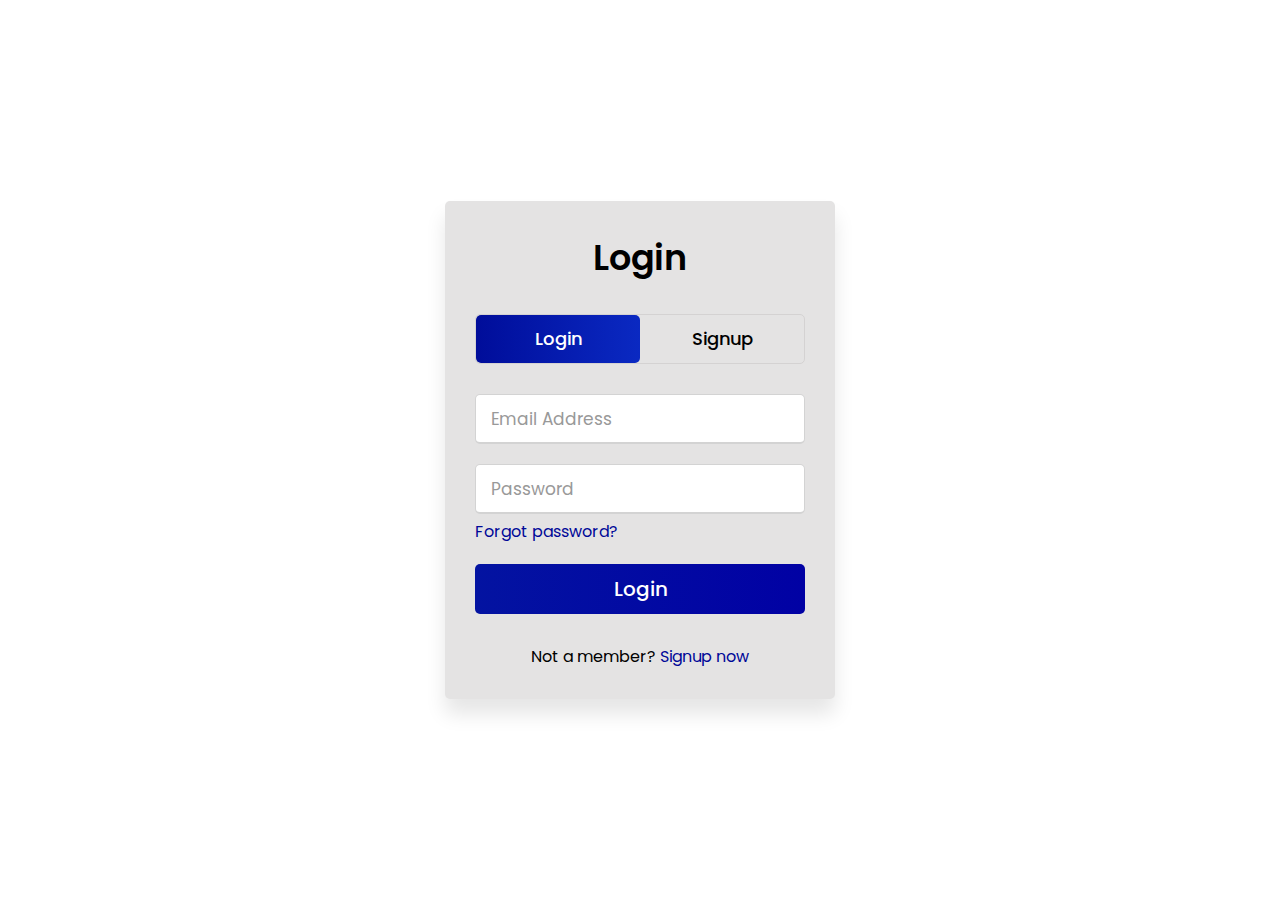
==== index.html @ 6a9907d8 "Add files via upload" ====
<!DOCTYPE html>
<!-- Created By CodingNepal -->
<html lang="en" dir="ltr">
   <head>
      <meta charset="utf-8">
      <title>ipl Login and Registration</title>
      <link rel="stylesheet" href="style.css">
      <meta name="viewport" content="width=device-width, initial-scale=1.0">
   </head>
   <body>
      <div class="wrapper">
         <div class="title-text">
            <div class="title login">
               Login 
            </div>
            <div class="title signup">
               Signup 
            </div>
         </div>
         <div class="form-container">
            <div class="slide-controls">
               <input type="radio" name="slide" id="login" checked>
               <input type="radio" name="slide" id="signup">
               <label for="login" class="slide login">Login</label>
               <label for="signup" class="slide signup">Signup</label>
               <div class="slider-tab"></div>
            </div>
            <div class="form-inner">
               <form action="#" class="login">
                  <div class="field">
                     <input type="text" placeholder="Email Address" required>
                  </div>
                  <div class="field">
                     <input type="password" placeholder="Password" required>
                  </div>
                  <div class="pass-link">
                     <a href="#">Forgot password?</a>
                  </div>
                  <div class="field btn">
                     <div class="btn-layer"></div>
                     <input type="submit" value="Login">
                  </div>
                  <div class="signup-link">
                     Not a member? <a href="">Signup now</a>
                  </div>
               </form>
               <form action="#" class="signup">
                  <div class="field">
                     <input type="text" placeholder="Email Address" required>
                  </div>
                  <div class="field">
                     <input type="password" placeholder="Password" required>
                  </div>
                  <div class="field">
                     <input type="password" placeholder="Confirm password" required>
                  </div>
                  <div class="field btn">
                     <div class="btn-layer"></div>
                     <input type="submit" value="Signup">
                  </div>
               </form>
            </div>
         </div>
      </div>
      <script>
         const loginText = document.querySelector(".title-text .login");
         const loginForm = document.querySelector("form.login");
         const loginBtn = document.querySelector("label.login");
         const signupBtn = document.querySelector("label.signup");
         const signupLink = document.querySelector("form .signup-link a");
         signupBtn.onclick = (()=>{
           loginForm.style.marginLeft = "-50%";
           loginText.style.marginLeft = "-50%";
         });
         loginBtn.onclick = (()=>{
           loginForm.style.marginLeft = "0%";
           loginText.style.marginLeft = "0%";
         });
         signupLink.onclick = (()=>{
           signupBtn.click();
           return false;
         });
      </script>
   </body>
</html>
---- style.css ----
@import url('https://fonts.googleapis.com/css?family=Poppins:400,500,600,700&display=swap');
*{
  margin: 0;
  padding: 0;
  box-sizing: border-box;
  font-family: 'Poppins', sans-serif;
}
html,body{
  display: grid;
  height: 100%;
  width: 100%;
  place-items: center;
  background-image: url('images/sc.jpeg');
  background-repeat: no-repeat;
  background-attachment: fixed; 
  background-size: 100% 100%;
}
::selection{
  background: #1108b5;
  color: #fff;
  background-image: "C:\Users\saisa\OneDrive\Pictures\IPL-web-master\IPL-web-master\images";
}
.wrapper{
  overflow: hidden;
  max-width: 390px;
  background: #e4e3e3;
  padding: 30px;
  border-radius: 5px;
  box-shadow: 0px 15px 20px rgba(0,0,0,0.1);
}
.wrapper .title-text{
  display: flex;
  width: 200%;
}
.wrapper .title{
  width: 50%;
  font-size: 35px;
  font-weight: 600;
  text-align: center;
  transition: all 0.6s cubic-bezier(0.68,-0.55,0.265,1.55);
}
.wrapper .slide-controls{
  position: relative;
  display: flex;
  height: 50px;
  width: 100%;
  overflow: hidden;
  margin: 30px 0 10px 0;
  justify-content: space-between;
  border: 1px solid rgb(212, 210, 210);
  border-radius: 5px;
}
.slide-controls .slide{
  height: 100%;
  width: 100%;
  color: #fff;
  font-size: 18px;
  font-weight: 500;
  text-align: center;
  line-height: 48px;
  cursor: pointer;
  z-index: 1;
  transition: all 0.6s ease;
}
.slide-controls label.signup{
  color: #000;
}
.slide-controls .slider-tab{
  position: absolute;
  height: 100%;
  width: 50%;
  left: 0;
  z-index: 0;
  border-radius: 5px;
  background: -webkit-linear-gradient(left, #000d9a, #0a29c2);
  transition: all 0.6s cubic-bezier(0.68,-0.55,0.265,1.55);
}
input[type="radio"]{
  display: none;
}
#signup:checked ~ .slider-tab{
  left: 50%;
}
#signup:checked ~ label.signup{
  color: #fff;
  cursor: default;
  user-select: none;
}
#signup:checked ~ label.login{
  color: #000;
}
#login:checked ~ label.signup{
  color: #000;
}
#login:checked ~ label.login{
  cursor: default;
  user-select: none;
}
.wrapper .form-container{
  width: 100%;
  overflow: hidden;
}
.form-container .form-inner{
  display: flex;
  width: 200%;
}
.form-container .form-inner form{
  width: 50%;
  transition: all 0.6s cubic-bezier(0.68,-0.55,0.265,1.55);
}
.form-inner form .field{
  height: 50px;
  width: 100%;
  margin-top: 20px;
}
.form-inner form .field input{
  height: 100%;
  width: 100%;
  outline: none;
  padding-left: 15px;
  border-radius: 5px;
  border: 1px solid lightgrey;
  border-bottom-width: 2px;
  font-size: 17px;
  transition: all 0.3s ease;
}
.form-inner form .field input:focus{
  border-color: #170281;
  /* box-shadow: inset 0 0 3px #fb6aae; */
}
.form-inner form .field input::placeholder{
  color: #999;
  transition: all 0.3s ease;
}
form .field input:focus::placeholder{
  color: #b3b3b3;
}
.form-inner form .pass-link{
  margin-top: 5px;
}
.form-inner form .signup-link{
  text-align: center;
  margin-top: 30px;
}
.form-inner form .pass-link a,
.form-inner form .signup-link a{
  color: #000898;
  text-decoration: none;
}
.form-inner form .pass-link a:hover,
.form-inner form .signup-link a:hover{
  text-decoration: underline;
}
form .btn{
  height: 50px;
  width: 100%;
  border-radius: 5px;
  position: relative;
  overflow: hidden;
}
form .btn .btn-layer{
  height: 100%;
  width: 300%;
  position: absolute;
  left: -100%;
  background: -webkit-linear-gradient(right, #02028d, #0101a4, #0313a1, #0404bf);
  border-radius: 5px;
  transition: all 0.4s ease;;
}
form .btn:hover .btn-layer{
  left: 0;
}
form .btn input[type="submit"]{
  height: 100%;
  width: 100%;
  z-index: 1;
  position: relative;
  background: none;
  border: none;
  color: #fff;
  padding-left: 0;
  border-radius: 5px;
  font-size: 20px;
  font-weight: 500;
  cursor: pointer;
}
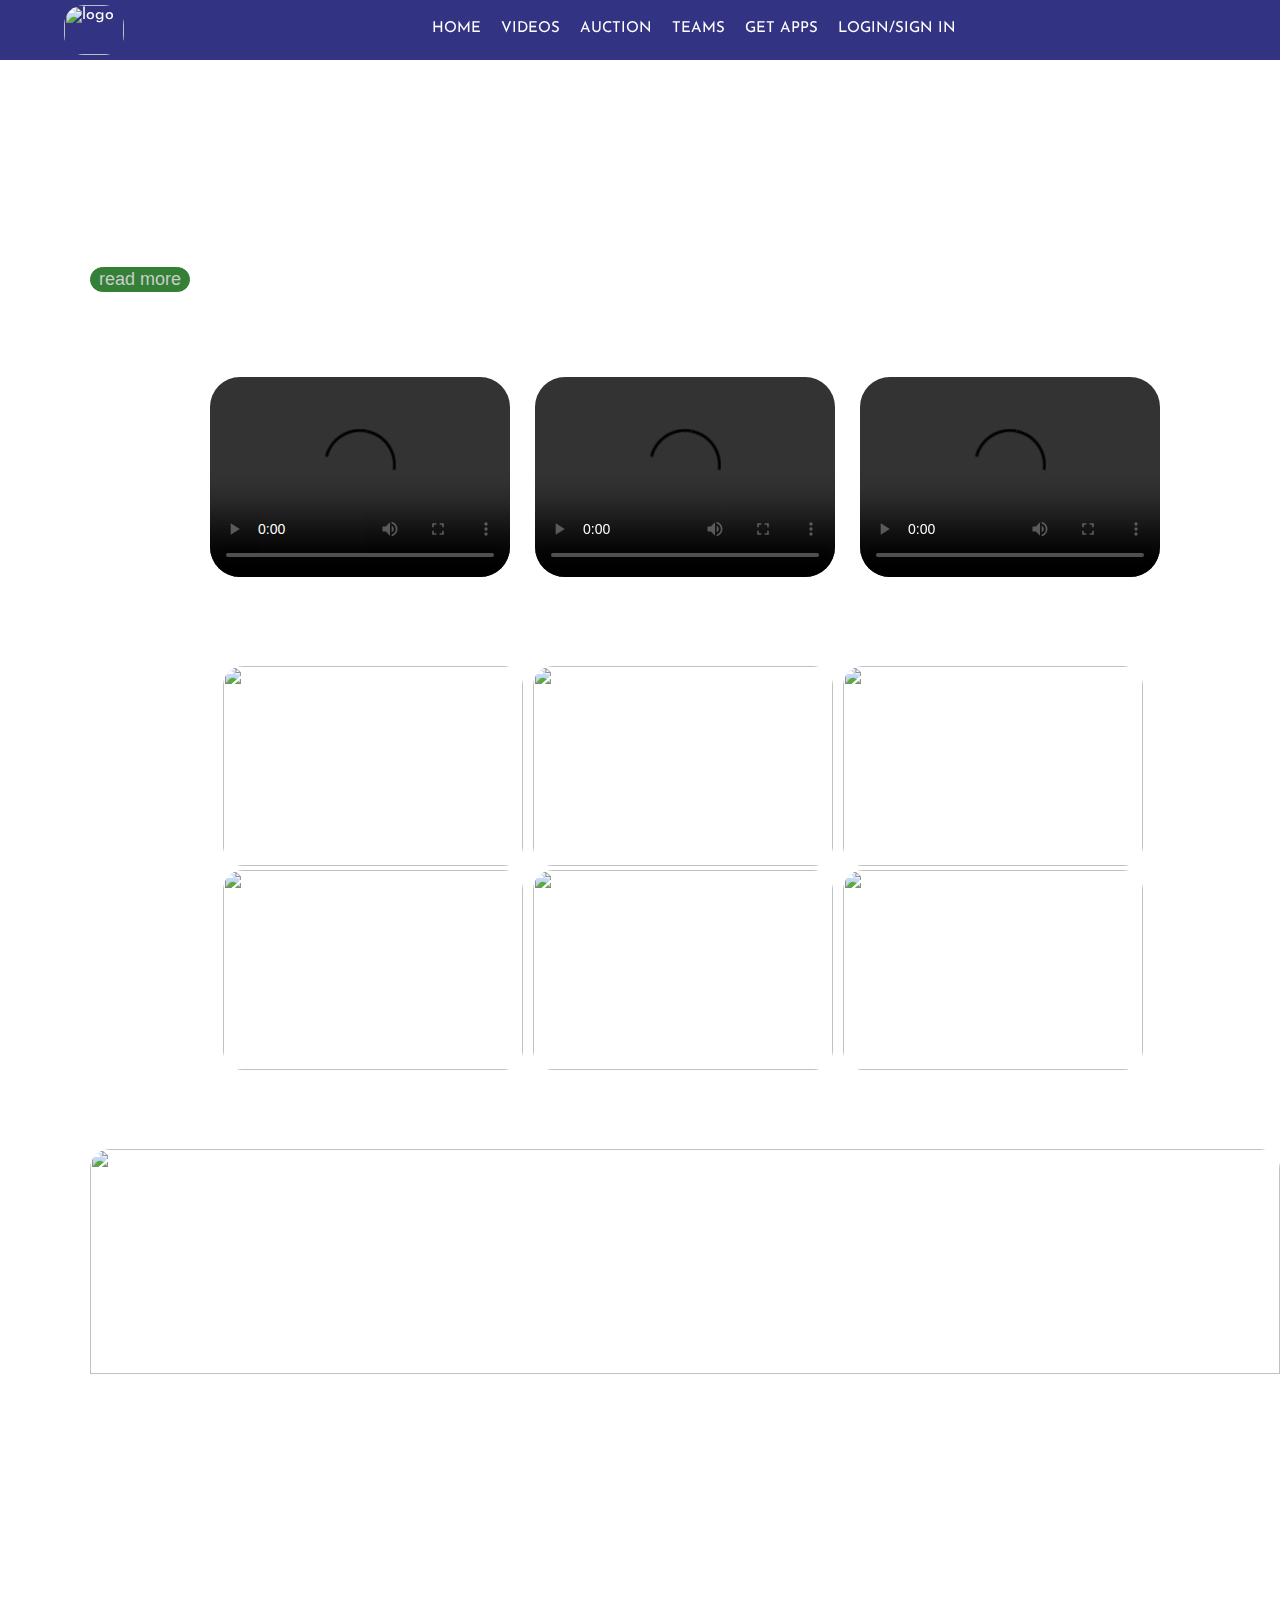
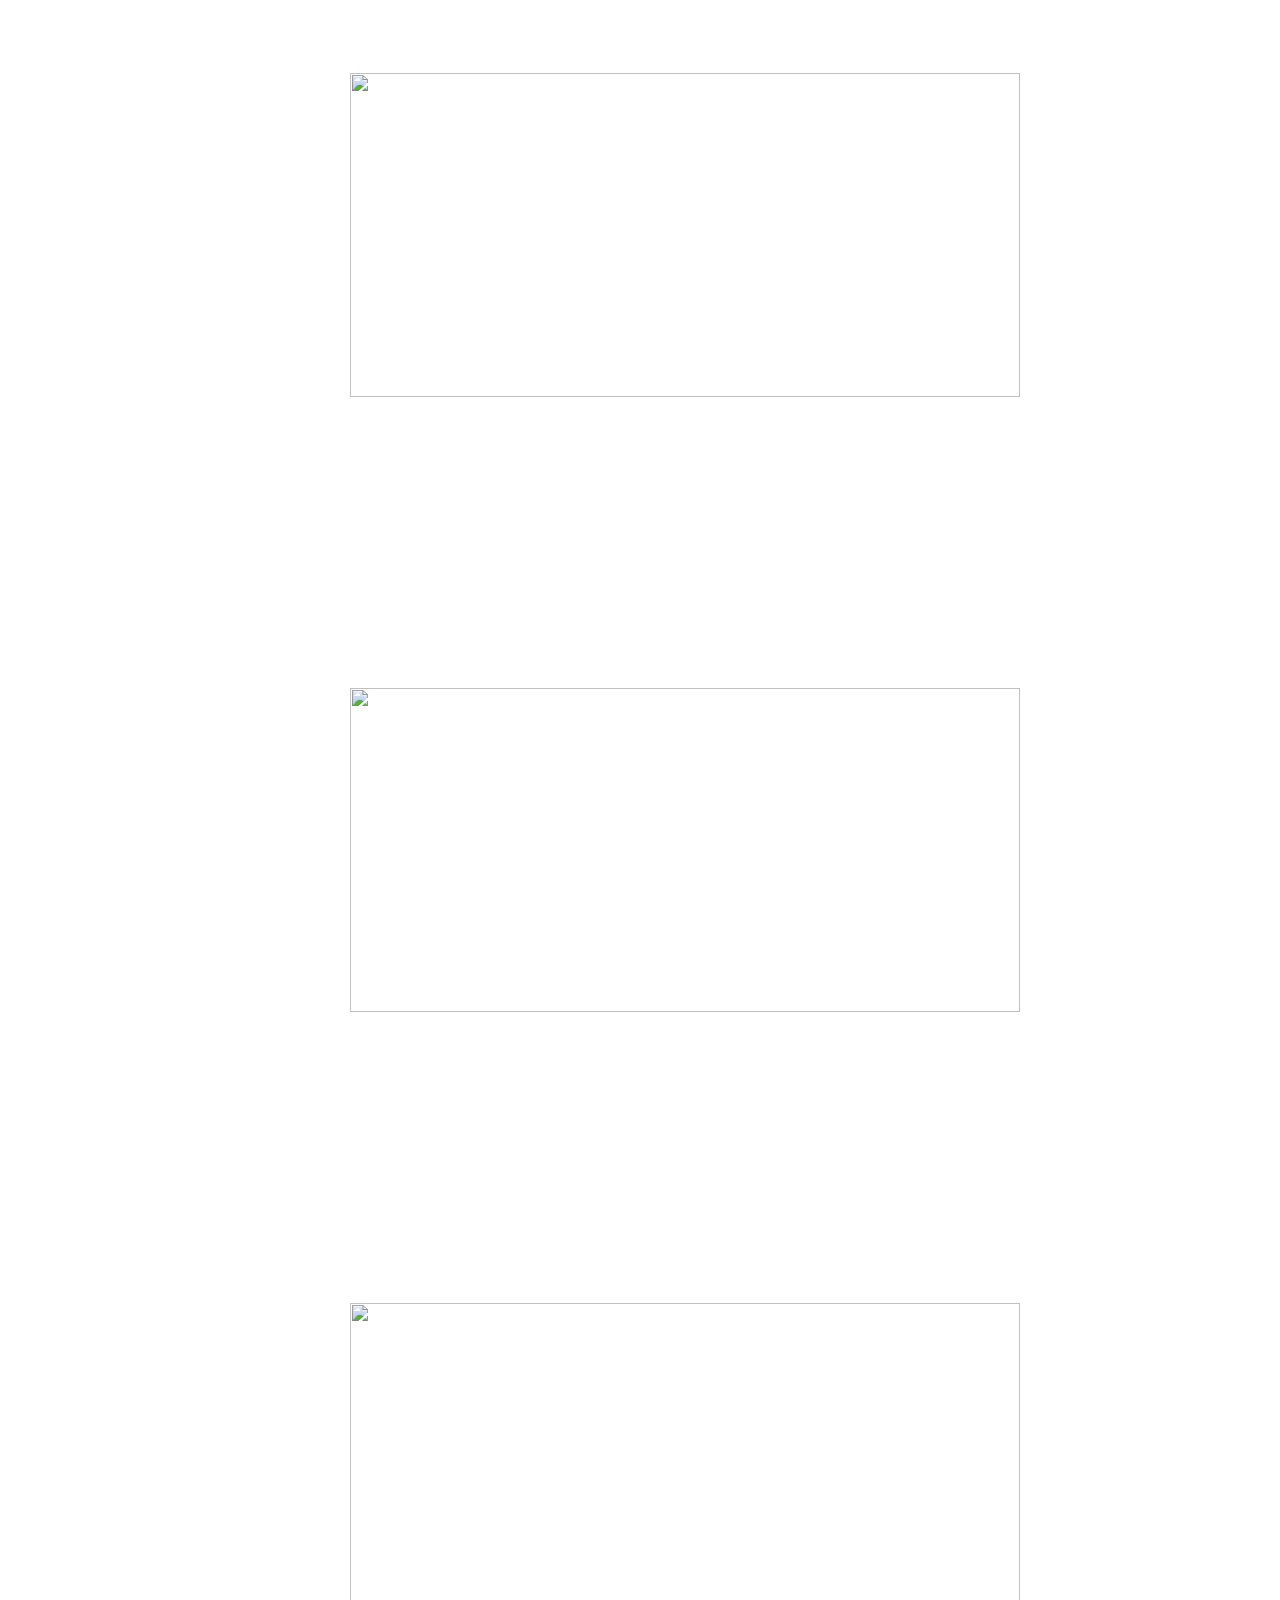
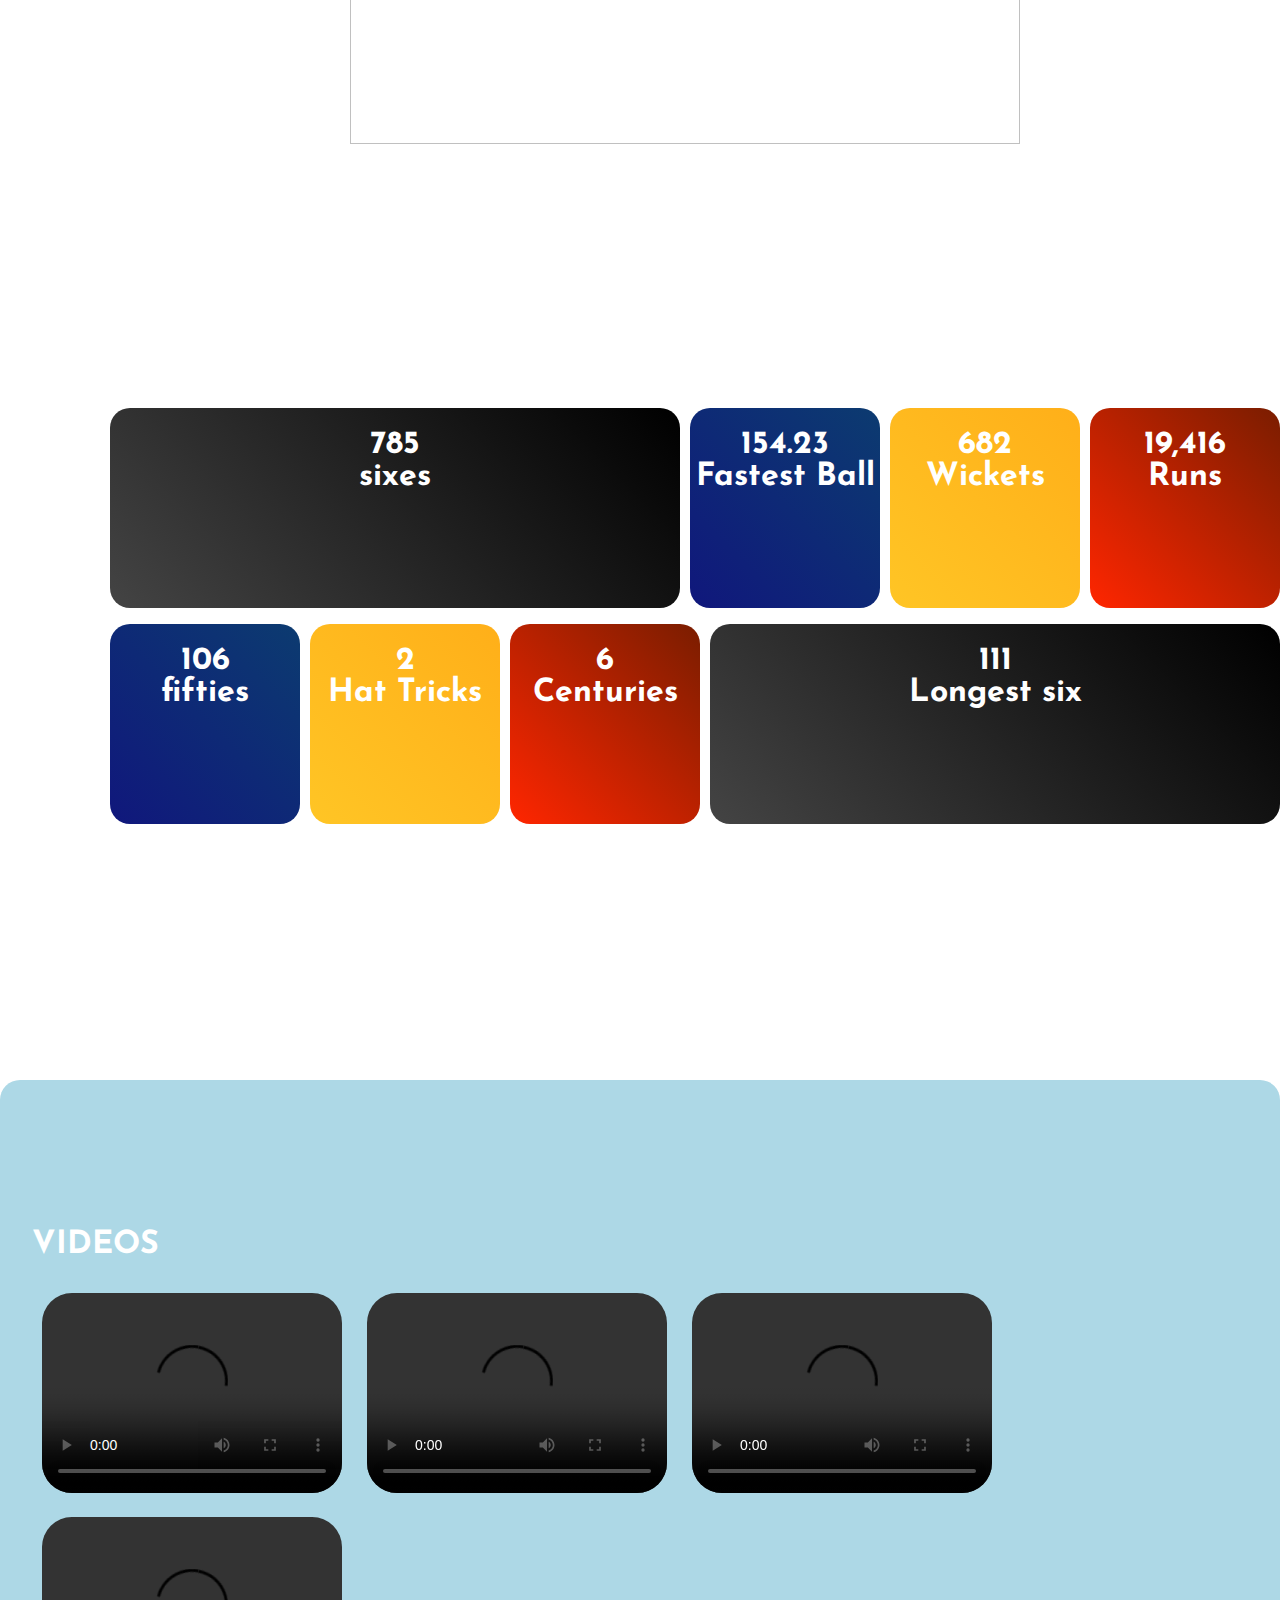
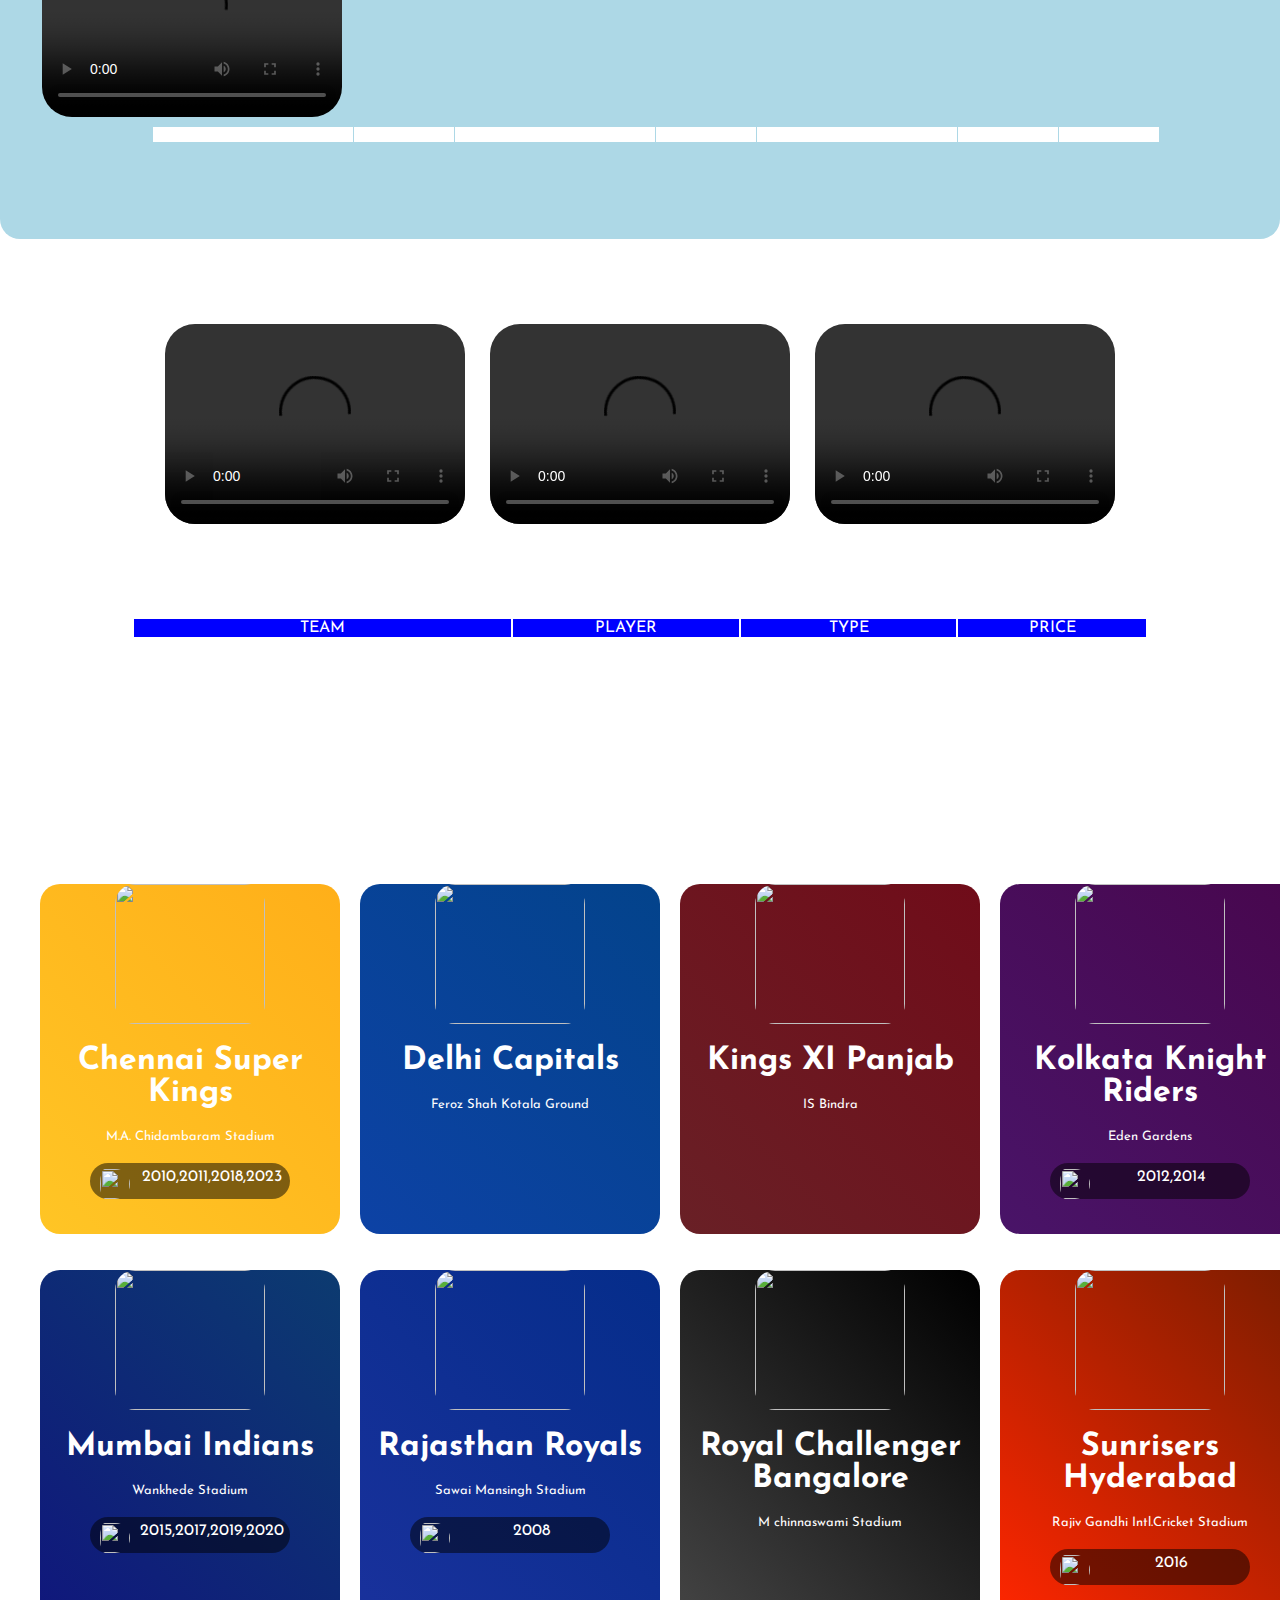
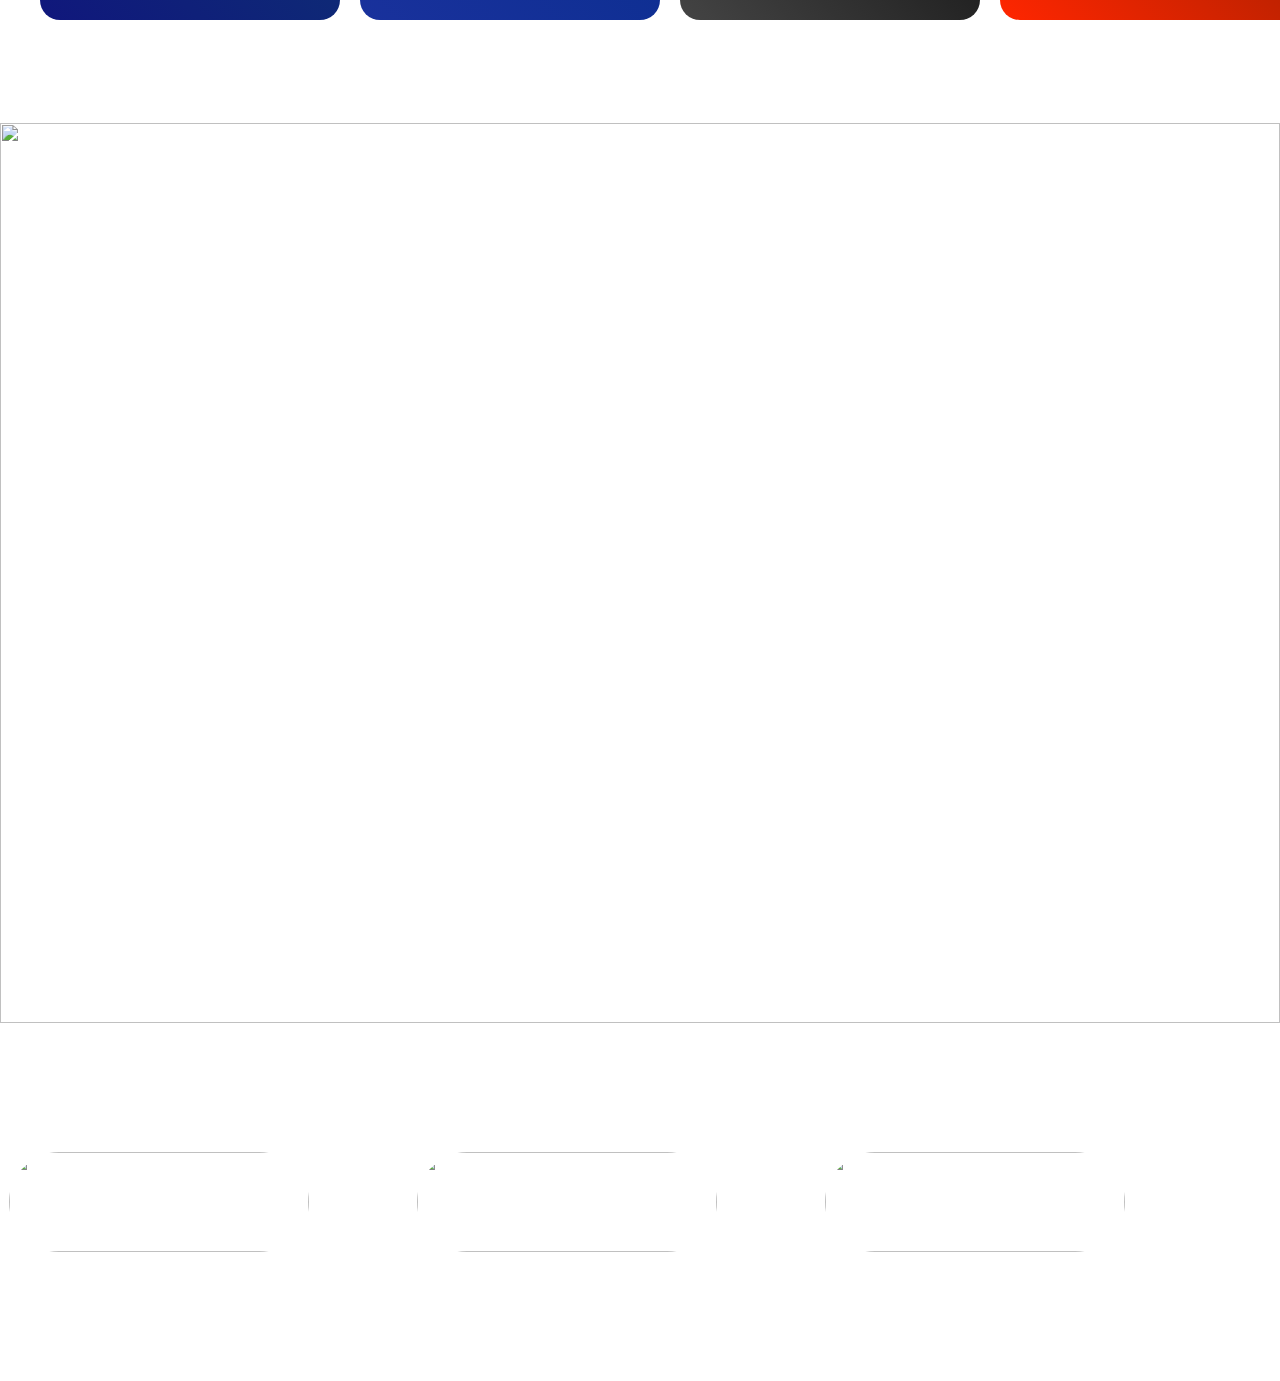
==== commit accf6ee4: "Rename main.html to index.html" ====
--- a/index.html
+++ b/index.html
@@ -1,85 +1,533 @@
-<!DOCTYPE html>
-<!-- Created By CodingNepal -->
-<html lang="en" dir="ltr">
-   <head>
-      <meta charset="utf-8">
-      <title>ipl Login and Registration</title>
-      <link rel="stylesheet" href="style.css">
-      <meta name="viewport" content="width=device-width, initial-scale=1.0">
-   </head>
-   <body>
-      <div class="wrapper">
-         <div class="title-text">
-            <div class="title login">
-               Login 
-            </div>
-            <div class="title signup">
-               Signup 
-            </div>
-         </div>
-         <div class="form-container">
-            <div class="slide-controls">
-               <input type="radio" name="slide" id="login" checked>
-               <input type="radio" name="slide" id="signup">
-               <label for="login" class="slide login">Login</label>
-               <label for="signup" class="slide signup">Signup</label>
-               <div class="slider-tab"></div>
-            </div>
-            <div class="form-inner">
-               <form action="#" class="login">
-                  <div class="field">
-                     <input type="text" placeholder="Email Address" required>
-                  </div>
-                  <div class="field">
-                     <input type="password" placeholder="Password" required>
-                  </div>
-                  <div class="pass-link">
-                     <a href="#">Forgot password?</a>
-                  </div>
-                  <div class="field btn">
-                     <div class="btn-layer"></div>
-                     <input type="submit" value="Login">
-                  </div>
-                  <div class="signup-link">
-                     Not a member? <a href="">Signup now</a>
-                  </div>
-               </form>
-               <form action="#" class="signup">
-                  <div class="field">
-                     <input type="text" placeholder="Email Address" required>
-                  </div>
-                  <div class="field">
-                     <input type="password" placeholder="Password" required>
-                  </div>
-                  <div class="field">
-                     <input type="password" placeholder="Confirm password" required>
-                  </div>
-                  <div class="field btn">
-                     <div class="btn-layer"></div>
-                     <input type="submit" value="Signup">
-                  </div>
-               </form>
-            </div>
-         </div>
-      </div>
-      <script>
-         const loginText = document.querySelector(".title-text .login");
-         const loginForm = document.querySelector("form.login");
-         const loginBtn = document.querySelector("label.login");
-         const signupBtn = document.querySelector("label.signup");
-         const signupLink = document.querySelector("form .signup-link a");
-         signupBtn.onclick = (()=>{
-           loginForm.style.marginLeft = "-50%";
-           loginText.style.marginLeft = "-50%";
-         });
-         loginBtn.onclick = (()=>{
-           loginForm.style.marginLeft = "0%";
-           loginText.style.marginLeft = "0%";
-         });
-         signupLink.onclick = (()=>{
-           signupBtn.click();
-           return false;
-         });
-      </script>
-   </body>
-</html>+<html>
+<head><title>Indian Premier league</title><link rel="stylesheet" type="text/css" href="code.css"></head>
+
+
+<body> 	
+	
+<div class="wrapper">
+	<div class="header">
+		<div class="wrap-container">
+			<div class="header-images">
+				<img src="images/ipl.webp" alt="logo" class="ipl">
+			</div>
+			<div class="menu">
+				<ul>
+				<a href="#home"><li>HOME</li></a>
+				<a href="#v"><li>VIDEOS</li></a>
+				<a href="#a"><li>AUCTION</li></a>	
+				<a href="#s"><li>TEAMS</li></a>
+				<a href="#ga"><li>GET APPS</li></a>
+				<a href="index.html"><li>LOGIN/SIGN IN</li></a>
+				</ul>
+			</div>
+		</div>
+	</div>
+	<div class="wrap-content" id='home'>
+
+	<h1 ALIGN="LEFT">		BCCI ANNOUNCES <BR>SCHEDULE FOR TATA <BR>IPL 2023</h1>
+		<p align="left">
+	<a href="#sch">
+	<button type="button" id="btn" align="left">read more</button>
+
+	</a></p>
+	<h1 ALIGN="LEFT">Latest videos</h1>
+	<p align="center">
+	<video height="200" width="300" controls>
+	<source src="Vn/csk video/csk2.mp4" type"video/mp4">
+	</video>
+		<video height="200" width="300" controls>
+	<source src="Vn/csk video/mi.mp4" type"video/mp4">
+	</video>
+			<video height="200" width="300" controls>
+	<source src="Vn/csk video/rcb.mp4" type"video/mp4">
+	</video>
+	</video>
+	</p>
+	<h1 align="left">Latest Images</h1>
+		<p align="right">
+
+
+
+	</p>
+		<img src="images/news/1.jpg" height="200" width="300" >&nbsp;
+		<img src="images/news/2.jpg" height="200" width="300" >&nbsp;
+		<img src="images/news/3.jpg" height="200" width="300" >&nbsp;<br>
+		<img src="images/news/4.jpg" height="200" width="300" >&nbsp;
+		<img src="images/news/5.jpg" height="200" width="300" >&nbsp;
+		<img src="images/news/6.jpg" height="200" width="300" >&nbsp;
+
+	<h1 align="left">2023 CAPTAINS</h1>
+	<img src="images/CAPTAINS.avif" width="100%" height="50%">
+		<h1 align="left">2023 Best bowling</h1>
+	<img src="images/wicket.png" width="75%" height="60%">	
+		<h1 align="left">2023 Best batting performance</h1>
+	<img src="images/bat.png" width="75%" height="60%">	
+	<h1 align="left">2023 Points table</h1>
+	<img src="images/pt.png" width="75%" height="70%">	
+	<h1 align="left">2023 In numbers</h1>
+
+	<div class="container">
+			<div class="six">
+			<h1>785<br>sixes</h1>
+			</div>
+&nbsp;&nbsp;
+			<div class="fb">
+				<h1>154.23<br>Fastest Ball</h1>
+			</div>
+&nbsp;&nbsp;
+			<div class="w" >
+				<h1>682<br>Wickets</h1>
+			</div><br>
+&nbsp;&nbsp;
+			<div class="r">
+				<h1>19,416<br>Runs</h1>
+			</div>	</div>
+<br>
+		<div class="container">
+			<div class="fb">
+			<h1>106<br>fifties</h1>
+			</div>&nbsp;&nbsp;
+			<div class="w">
+				<h1>2<br>Hat Tricks</h1>
+			</div>&nbsp;&nbsp;
+			<div class="r" >
+				<h1>6<br>Centuries</h1>
+			</div>&nbsp;&nbsp;
+			<div class="six" align="center">
+				<h1>111<br>Longest six</h1>
+			</div>
+
+	</div>
+	
+
+	</div>
+	</div>
+	<div id="v" class="vid"><br><br><br><br><br><br><br><br>
+	<h1>VIDEOS</h1>
+
+		<div id='one'>
+	<video height="200" width="300" controls>
+	<source src="Vn/csk video/mi.mp4" type"video/mp4">
+	</video>
+	<video height="200" width="300" controls>
+	<source src="Vn/csk video/kkr.mp4" type"video/mp4">
+	</video>
+	<video height="200" width="300" controls>
+	<source src="Vn/csk video/rcb.mp4" type"video/mp4">
+	</video>
+	<video height="200" width="300" controls>
+	<source src="Vn/csk video/csk2.mp4" type"video/mp4">
+	</video>
+		</div>
+		<div id='two'>
+	<video height="200" width="300" controls>
+		<source src="Vn/csk video/mi.mp4" type"video/mp4">
+		</video>
+		<video height="200" width="300" controls>
+		<source src="Vn/csk video/kkr.mp4" type"video/mp4">
+		</video>
+		<video height="200" width="300" controls>
+		<source src="Vn/csk video/rcb.mp4" type"video/mp4">
+		</video>
+		<video height="200" width="300" controls>
+		<source src="Vn/csk video/csk2.mp4" type"video/mp4">
+	</video>
+		</div>
+		<div id='three'>
+	<video height="200" width="300" controls>
+		<source src="Vn/csk video/mi.mp4" type"video/mp4">
+		</video>
+		<video height="200" width="300" controls>
+		<source src="Vn/csk video/kkr.mp4" type"video/mp4">
+		</video>
+		<video height="200" width="300" controls>
+		<source src="Vn/csk video/rcb.mp4" type"video/mp4">
+		</video>
+		<video height="200" width="300" controls>
+		<source src="Vn/csk video/csk2.mp4" type"video/mp4">
+	</video>
+		</div>
+		<div id='four'>
+	<video height="200" width="300" controls>
+		<source src="Vn/csk video/mi.mp4" type"video/mp4">
+		</video>
+		<video height="200" width="300" controls>
+		<source src="Vn/csk video/kkr.mp4" type"video/mp4">
+		</video>
+		<video height="200" width="300" controls>
+		<source src="Vn/csk video/rcb.mp4" type"video/mp4">
+		</video>
+		<video height="200" width="300" controls>
+		<source src="Vn/csk video/csk2.mp4" type"video/mp4">
+	</video>
+		</div>
+		<div id='five'>
+	<video height="200" width="300" controls>
+		<source src="Vn/csk video/mi.mp4" type"video/mp4">
+		</video>
+		<video height="200" width="300" controls>
+		<source src="Vn/csk video/kkr.mp4" type"video/mp4">
+		</video>
+		<video height="200" width="300" controls>
+		<source src="Vn/csk video/rcb.mp4" type"video/mp4">
+		</video>
+		<video height="200" width="300" controls>
+		<source src="Vn/csk video/csk2.mp4" type"video/mp4">
+	</video>
+		</div>
+		<div id='six'>
+	<video height="200" width="300" controls>
+		<source src="Vn/csk video/mi.mp4" type"video/mp4">
+		</video>
+		<video height="200" width="300" controls>
+		<source src="Vn/csk video/kkr.mp4" type"video/mp4">
+		</video>
+		<video height="200" width="300" controls>
+		<source src="Vn/csk video/rcb.mp4" type"video/mp4">
+		</video>
+		<video height="200" width="300" controls>
+		<source src="Vn/csk video/csk2.mp4" type"video/mp4">
+	</video>
+		</div>
+		<div id='seven'>
+	<video height="200" width="300" controls>
+		<source src="Vn/csk video/mi.mp4" type"video/mp4">
+		</video>
+		<video height="200" width="300" controls>
+		<source src="Vn/csk video/kkr.mp4" type"video/mp4">
+		</video>
+		<video height="200" width="300" controls>
+		<source src="Vn/csk video/rcb.mp4" type"video/mp4">
+		</video>
+		<video height="200" width="300" controls>
+		<source src="Vn/csk video/csk2.mp4" type"video/mp4">
+	</video>
+		</div>
+		<div id='eight'>
+	<videoheight="200" width="300" controls>
+		<source src="Vn/csk video/mi.mp4" type"video/mp4">
+		</video>
+		<video height="200" width="300" controls>
+		<source src="Vn/csk video/kkr.mp4" type"video/mp4">
+		</video>
+		<video height="200" width="300" controls>
+		<source src="Vn/csk video/rcb.mp4" type"video/mp4">
+		</video>
+		<video height="200" width="300" controls>
+		<source src="Vn/csk video/csk2.mp4" type"video/mp4">
+	</video>
+		</div>
+		<div id='nine'>
+	<video height="200" width="300" controls>
+		<source src="Vn/csk video/mi.mp4" type"video/mp4">
+		</video>
+		<video height="200" width="300" controls>
+		<source src="Vn/csk video/kkr.mp4" type"video/mp4">
+		</video>
+		<video height="200" width="300" controls>
+		<source src="Vn/csk video/rcb.mp4" type"video/mp4">
+		</video>
+		<video height="200" width="300" controls>
+		<source src="Vn/csk video/csk2.mp4" type"video/mp4">
+	</video>
+		</div>
+		<div id='ten'>
+	<video height="200" width="300" controls>
+		<source src="Vn/csk video/mi.mp4" type"video/mp4">
+		</video>
+		<video height="200" width="300" controls>
+		<source src="Vn/csk video/kkr.mp4" type"video/mp4">
+		</video>
+		<video height="200" width="300" controls>
+		<source src="Vn/csk video/rcb.mp4" type"video/mp4">
+		</video>
+		<video height="200" width="300" controls>
+		<source src="Vn/csk video/csk2.mp4" type"video/mp4">
+	</video>
+		</div>
+	<div class="ho">			
+		<button id="b1" onclick="m1()"></button>
+		<button id="b2" onclick="m2()"></button>
+		<button id="b3" onclick="m3()"></button>
+		<button id="b4" onclick="m4()"></button>
+		<button id="b5" onclick="m5()"></button>
+		<button id="b6" onclick="m6()"></button>
+		<button id="b7" onclick="m7()"></button>
+		<button id="b8" onclick="m8()"></button>
+		<button id="b9" onclick="m9()"></button>
+		<button id="b10" onclick="m10()"></button>
+	</div>
+<script>
+	function m1() {
+		document.getElementById('one').style.display='flex';
+		document.getElementById('two').style.display='none';
+		document.getElementById('three').style.display='none';
+		document.getElementById('four').style.display='none';
+		document.getElementById('five').style.display='none';
+		document.getElementById('six').style.display='none';
+		document.getElementById('seven').style.display='none';
+		document.getElementById('eight').style.display='none';
+		document.getElementById('nine').style.display='none';
+		document.getElementById('ten').style.display='none';
+	}
+	function m2() {
+		document.getElementById('one').style.display='none';
+		document.getElementById('two').style.display='flex';
+		document.getElementById('three').style.display='none';
+		document.getElementById('four').style.display='none';
+		document.getElementById('five').style.display='none';
+		document.getElementById('six').style.display='none';
+		document.getElementById('seven').style.display='none';
+		document.getElementById('eight').style.display='none';
+		document.getElementById('nine').style.display='none';
+		document.getElementById('ten').style.display='none';
+	}
+function m3() {
+		document.getElementById('one').style.display='none';
+		document.getElementById('two').style.display='none';
+		document.getElementById('three').style.display='flex';
+		document.getElementById('four').style.display='none';
+		document.getElementById('five').style.display='none';
+		document.getElementById('six').style.display='none';
+		document.getElementById('seven').style.display='none';
+		document.getElementById('eight').style.display='none';
+		document.getElementById('nine').style.display='none';
+		document.getElementById('ten').style.display='none';
+	}
+	function m4() {
+		document.getElementById('one').style.display='none';
+		document.getElementById('two').style.display='none';
+		document.getElementById('three').style.display='none';
+		document.getElementById('four').style.display='flex';
+		document.getElementById('five').style.display='none';
+		document.getElementById('six').style.display='none';
+		document.getElementById('seven').style.display='none';
+		document.getElementById('eight').style.display='none';
+		document.getElementById('nine').style.display='none';
+		document.getElementById('ten').style.display='none';
+	}
+	function m5() {
+		document.getElementById('one').style.display='none';
+		document.getElementById('two').style.display='none';
+		document.getElementById('three').style.display='none';
+		document.getElementById('four').style.display='none';
+		document.getElementById('five').style.display='flex';
+		document.getElementById('six').style.display='none';
+		document.getElementById('seven').style.display='none';
+		document.getElementById('eight').style.display='none';
+		document.getElementById('nine').style.display='none';
+		document.getElementById('ten').style.display='none';
+	}
+	function m6() {
+		document.getElementById('one').style.display='none';
+		document.getElementById('two').style.display='none';
+		document.getElementById('three').style.display='none';
+		document.getElementById('four').style.display='none';
+		document.getElementById('five').style.display='none';
+		document.getElementById('six').style.display='flex';
+		document.getElementById('seven').style.display='none';
+		document.getElementById('eight').style.display='none';
+		document.getElementById('nine').style.display='none';
+		document.getElementById('ten').style.display='none';
+	}
+	function m7() {
+		document.getElementById('one').style.display='none';
+		document.getElementById('two').style.display='none';
+		document.getElementById('three').style.display='none';
+		document.getElementById('four').style.display='none';
+		document.getElementById('five').style.display='none';
+		document.getElementById('six').style.display='none';
+		document.getElementById('seven').style.display='flex';
+		document.getElementById('eight').style.display='none';
+		document.getElementById('nine').style.display='none';
+		document.getElementById('ten').style.display='none';
+	}
+	function m8() {
+		document.getElementById('one').style.display='none';
+		document.getElementById('two').style.display='none';
+		document.getElementById('three').style.display='none';
+		document.getElementById('four').style.display='none';
+		document.getElementById('five').style.display='none';
+		document.getElementById('six').style.display='none';
+		document.getElementById('seven').style.display='none';
+		document.getElementById('eight').style.display='flex';
+		document.getElementById('nine').style.display='none';
+		document.getElementById('ten').style.display='none';
+	}
+	function m9() {
+		document.getElementById('one').style.display='none';
+		document.getElementById('two').style.display='none';
+		document.getElementById('three').style.display='none';
+		document.getElementById('four').style.display='none';
+		document.getElementById('five').style.display='none';
+		document.getElementById('six').style.display='none';
+		document.getElementById('seven').style.display='none';
+		document.getElementById('eight').style.display='none';
+		document.getElementById('nine').style.display='flex';
+		document.getElementById('ten').style.display='none';
+	}
+	function m10() {
+		document.getElementById('one').style.display='nonr';
+		document.getElementById('two').style.display='none';
+		document.getElementById('three').style.display='none';
+		document.getElementById('four').style.display='none';
+		document.getElementById('five').style.display='none';
+		document.getElementById('six').style.display='none';
+		document.getElementById('seven').style.display='none';
+		document.getElementById('eight').style.display='none';
+		document.getElementById('nine').style.display='none';
+		document.getElementById('ten').style.display='flex';
+	}
+
+
+</script>
+<br><br><br><br><br><br>
+	</div>
+	
+			
+
+	</div>
+	</div>	
+	
+	
+	
+
+	
+	
+	
+	
+
+	
+	
+	
+	
+	
+		
+	
+	
+	
+		
+		<div class="a" id='a'>
+	<h1>AUCTION</h1>
+
+	<p align="center">
+		<video<video height="200" width="300" controls>
+			<source src="Vn/csk video/mi.mp4" type"video/mp4">
+			</video>
+			<video height="200" width="300" controls>
+			<source src="Vn/csk video/kkr.mp4" type"video/mp4">
+			</video>
+			<video height="200" width="300" controls>
+			<source src="Vn/csk video/rcb.mp4" type"video/mp4">
+			</video>
+			<video height="200" width="300" controls>
+			<source src="Vn/csk video/csk2.mp4" type"video/mp4">
+	</video>
+	</p>
+
+
+
+<section class="tr">
+<h1 align="center">Top Buys</h1>
+<table width="80%" align="center">
+<tr bgcolor="blue" color="white"><td>TEAM</td><td>PLAYER</td><td>TYPE</td><td>PRICE</td></tr>
+<tr><td> Kings XI Punjab</td><td>Sam Curran</td><td>All-Rounder</td><td>₹18,50,00,000</td></tr>
+<tr><td> Mumbai Indians</td><td>Cameron Green </td><td>	All-Rounder</td><td>	₹17,50,00,000</td></tr>
+<tr><td> Chennai Super Kings</td><td>	BEN STOKES</td><td>	All-Rounder</td><td>	₹16,25,00,000</td></tr>
+<tr><td>LUCKNOW SUPER GAINTS</td><td>	Nicholas Pooran</td><td>WICKET Keeper</td><td>	₹16,00,00,000</td></tr>
+<tr><td> Sunrisers Hyderabad</td><td>	Harry Brook</td><td>	Batter</td><td>	₹13,25,00,000</td></tr>
+<tr><td>Mayank Agarwal</td><td>	Mayank Agarwal</td><td>	Batsman</td><td>	₹8,25,00,000</td></tr>
+<tr><td> Gujarat Titans</td><td>	Shivam Mavi</td><td>	Bowler</td><td>	₹6,00,00,000</td></tr>
+</table>
+</section>
+
+</section>
+
+ 
+&nbsp;&nbsp;&nbsp;
+	</div>
+	
+
+<div class="teamx" id='s' align="center">
+	<h1 align=left>&nbsp;&nbsp;&nbsp;&nbsp;&nbsp;&nbsp;&nbsp;&nbsp;TEAMS</h1>
+	<div class="teams" align="center">
+	<a href="csk.html">
+		<div class="csk">
+		<img src="images/teamlogo/csk.png" width="150" height="140"><h1>Chennai Super Kings</h1>
+		<font size="2">M.A. Chidambaram Stadium</font><div class="win">
+		<img src="images/trophy.png" id="t" align="left" height="30" width="30">
+		<font size="3">2010,2011,2018,2023</font></div>		
+		</div>
+	</a>
+	<a href="dc.html">
+		<div class="dc"><img src="images/teamlogo/dc.jpg" width="150" height="140"><h1>Delhi Capitals</h1>
+		<font size="2">Feroz Shah Kotala Ground</font></div>
+	</a>
+	<a href="kxip.html">
+		<div class="kxip"><img src="images/teamlogo/kxip.png" width="150" height="140"><h1>Kings XI Panjab</h1>
+		<font size="2">IS Bindra</font></div>
+	</a>
+	<a href="kkr.html">
+		<div class="kkr"><img src="images/teamlogo/kkr.png" width="150" height="140"><h1>Kolkata Knight Riders</h1>
+		<font size="2">Eden Gardens</font><div class="win"><img src="images/trophy.png" id="t" align="left" height="30" width="30">		<font size="3">2012,2014</font></div></div>
+	</a><a href="gt.html">	<div class="GT"><img src="images/teamlogo/gt logo.jpg" width="150" height="140"><h1>Gujarat titans</h1>
+		<font size="2"> Narendra modi cricket stadium</font><div class="win"><img src="images/trophy.png" id="t" align="left" height="30" width="30">		<font size="3">2022</font></div></div></a>
+	</div><br>
+	<div class="teams" align="center">
+	<a href="mi.html">
+		<div class="mi"><img src="images/teamlogo/mi.png" width="150" height="140"><h1>Mumbai Indians</h1>
+		<font size="2">Wankhede Stadium</font><div class="win"><img src="images/trophy.png" id="t" align="left" height="30" width="30">		<font size="3">2015,2017,2019,2020</font></div></div>
+	</a>
+	<a href="rr.html">
+		<div class="rr"><img src="images/teamlogo/rr.png" width="150" height="140"><h1>Rajasthan Royals</h1><font size="2">Sawai Mansingh Stadium</font><div class="win"><img src="images/trophy.png" id="t" align="left" height="30" width="30">		<font size="3">2008</font></div></div></a>
+	<a href="rcb.html">	<div class="rcb"><img src="images/teamlogo/rcb.png" width="150" height="140"><h1>Royal Challenger Bangalore		</h1>
+		<font size="2">M chinnaswami Stadium</font></div></a>
+	<a href="srh.html">	<div class="srh"><img src="images/teamlogo/srh.png" width="150" height="140"><h1>Sunrisers Hyderabad</h1>
+		<font size="2">Rajiv Gandhi Intl.Cricket Stadium</font><div class="win"><img src="images/trophy.png" id="t" align="left" height="30" width="30">		<font size="3">2016</font></div></div></a>
+		<a href="lsg.html">	<div class="LSG"><img src="images/teamlogo/lsg.png" width="150" height="140"><h1>LUCKNOW SUPER GAINTS</h1>
+			<font size="2"> Ekana Cricket Stadium</font><div class="win"><img src="images/trophy.png" id="t" align="left" height="30" width="30">		<font size="3"></font></div></div></a>
+			
+	</div>
+	
+	</div>
+
+
+
+	
+	
+	
+
+
+	
+	
+
+	
+	
+
+<div class="ga" id='ga'>
+<h1 align="left">GET APP</h1>
+<img src="images/getapp.png" width="100%" id="ip"><br><br><br>
+<table>
+<tr><td><div class="app">
+Android App
+The official IPL app is now fast, fluid, responsive, loads in seconds and visually pleasing. Where it will whet your appetite for IPL on the go, it now has integrated the ‘IPL Fantasy League’.<br><br><a href="https://play.google.com/store/apps/details?id=com.pulselive.bcci.android" target="_blank"><img src="images/and.png" width="300" height="100" id="i"></a></div></td>
+<td><div class="app">
+Android Lite App
+Get in touch with all the latest action from IPL on your mobile phone via the official IPL Lite app.<br><br><br><a href="https://play.google.com/store/apps/details?id=com.iplt20.lite" target="_blank"><img src="images/and.png" width="300" height="100" id="i"></a></div></td>
+<td><div class="app">
+iOS App
+The official app has been updated for the 2018 season and now lets you show your colours with the all new IPL Selfie feature. Download now, pick your team and show your support.<br><br><a href="https://apps.apple.com/in/app/iplt20/id509837419?ls=1" target="_blank"><img src="images/app.png" width="300" height="100" id="i"></a>
+</div></td>
+
+</tr>
+</table>
+
+</div>
+
+
+</body>
+</html>
+
+
+
+
--- a/code.css
+++ b/code.css
@@ -0,0 +1,591 @@
+@import url('https://fonts.googleapis.com/css2?family=Josefin+Sans:wght@600&family=PT+Sans:wght@700&display=swap');
+html{
+
+	transition: .1s;	
+}
+
+body{
+	margin:0;
+	padding:0;
+	 font-family: 'Josefin Sans', sans-serif;
+	color:rgb(255, 255, 255);
+	float:center;
+	display:fixed;
+
+	
+}
+.header{
+	width: 100%;
+	height: 60px;
+	background :rgba(0,0,100,0.8);
+	position: fixed;
+	top: 0px;
+	
+	
+}
+.wrap-container{
+
+	width: 90%;
+	margin: 0px auto;
+	padding: 5px;
+	
+	
+}
+.ipl{
+	width: 60px;
+	height: 50px;
+float:left;
+}
+
+.header-images{
+	float: left;
+}
+.menu{
+	float: right;
+}
+.wrap-content{
+	text-align: center;
+	padding-top: 10%;
+	padding-bottom: 20%;
+	background-image: url('images/33.webp');
+  background-repeat: no-repeat;
+  background-attachment: fixed; 
+  background-size: 100% 100%;
+	background-size: cover;
+}
+
+table{
+
+	border: 1px solid white; 
+	padding: 3px;
+}
+img:hover{
+	transform:scale(1.05);
+	
+}
+
+img{
+	transition: .1s;
+	border-radius: 20px;
+	
+}
+.leaders{
+		background-image :url(images/back1.jpg);
+		transition: fixed;
+		
+				background-size: 100%;
+}
+.container{
+
+	color:white;
+	display: flex;
+	padding-left: 20px;
+}
+.six{
+width: 600;
+height: 200;
+border-radius: 20px;
+	background: linear-gradient(45deg,rgb(255, 197, 37),rgb(255, 175, 25));	background: linear-gradient(45deg,rgb(68, 68, 68),rgb(0, 0, 0));
+}
+.six:hover{
+transform: scale(1.04);transition:1s; 
+box-shadow: 0 20px 20px green;
+color: green;
+
+}
+.fb:hover{transform: scale(1.04);transition:1s;
+	box-shadow: 0 20px 20px red;
+color: red;
+ }
+.w:hover{transform: scale(1.04);transition:1s;
+box-shadow: 0 20px 20px black;
+color: black;
+ }
+.r:hover{transform: scale(1.04);transition:1s;
+box-shadow: 0 20px 20px yellow;
+color:yellow;
+ }
+.fb{
+width: 200;
+height: 200;
+	background: linear-gradient(45deg,rgb(16, 23, 124),rgb(12, 59, 112));
+margin-left: : 22px;border-radius: 20px;	
+}
+.w{
+width: 200;
+height: 200;
+border-radius: 20px;
+	background: linear-gradient(45deg,rgb(255, 197, 37),rgb(255, 175, 25));
+}
+.r{
+width: 200;
+height: 200;
+border-radius: 20px;
+	background: linear-gradient(45deg,rgb(255, 38, 0),rgb(122, 29, 0));
+}
+.container .box h1{
+
+	margin:50px 50px 50px 50px; 
+	
+}
+.container .box:hover{
+
+}
+.wrap-content{
+	padding-left: 90px;
+	
+}
+a{
+	text-decoration: none;
+}
+.menu ul li{
+	list-style: none;
+	display: inline;
+	font-size: 15px;
+	padding: 20px 10px;
+	
+		
+}
+.menu ul{
+	padding-right:250px;
+	display:flex;
+	
+
+}
+.menu ul a{
+	text-decoration: none;
+	color: white;
+
+	
+}
+
+.menu ul li:hover{
+	background:rgba(0,0,0,0.5);
+	color:lightblue;
+
+}
+.sc
+{
+	padding: 20px;width: 90%;
+ border: 1px double green;
+ 	border-radius: 30px;
+
+}
+video{
+	margin:10;
+		border-radius: 30px;
+}
+video:hover{
+	transform: scale(1.04);
+	transition:.1s;
+	border-radius: 30px;
+	
+}
+.a{
+		background-image: url(images/auction.jpg);
+	background-repeat: no-repeat;
+	background-size: 100%; 
+	background-attachment: fixed; 
+	text-align-last: : center;
+	color:white;
+
+}
+.sc{
+		background:none;
+	background-repeat: no-repeat;
+	background-size: 100%; 
+	background-attachment: fixed; 
+	
+		text-align: center;
+			width: 99%;
+	margin: 0px auto;
+	padding: 5px;
+
+}
+.vid{
+	background-image: url(images/vb.jpg);
+	background-repeat: no-repeat;
+	background-size: 100%; 
+	background-attachment: fixed; 
+	color:white;
+
+}
+.teams{
+
+	float:center;
+	display: flex;
+
+}
+.csk{
+	border: 2px solid none;
+	border-radius: 20px;
+	height:350px;
+	width:300px;
+	margin:10px;
+	background: linear-gradient(45deg,rgb(255, 197, 37),rgb(255, 175, 25));
+	color:white;
+	
+}
+.csk:hover{
+	border: 2px solid none;
+	border-radius: 20px;
+	height:350px;
+	width:300px;
+	margin:10px;
+	background: linear-gradient(45deg,rgb(255, 197, 37),rgb(255, 175, 25));
+	transform: scale(1.04);
+	transition:.5s;
+	box-shadow: 0 20px 20px black;
+color: rgba(0,0,0,0.7);
+}
+
+.mi{
+	border: 2px solid none;
+	border-radius: 20px;
+	height:350px;
+	width:300px;
+	margin:10px;
+	background: linear-gradient(45deg,rgb(16, 23, 124),rgb(12, 59, 112));
+	color:white;
+	
+}
+.mi:hover{
+		transform: scale(1.04);
+	transition:.5s;
+	box-shadow: 0 20px 20px black;
+	color: rgba(0,0,0,0.7);
+}
+
+.rr{
+	border: 2px solid none;
+	border-radius: 20px;
+	height:350px;
+	width:300px;
+	margin:10px;
+	background: linear-gradient(45deg,rgb(25, 49, 156),rgb(5, 45, 138));
+	color:white;
+	
+}
+.rr:hover{
+	border: 2px solid none;
+	border-radius: 20px;
+	height:350px;
+	width:300px;
+	margin:10px;
+		background: linear-gradient(45deg,rgb(25, 49, 156),rgb(5, 45, 138));
+		
+	color:white;
+	transform:2s;
+		transform: scale(1.04);
+	transition:.5s;
+	box-shadow: 0 20px 20px black;
+color: black;
+	
+}
+.rcb{
+	border: 2px solid none;
+	border-radius: 20px;
+	height:350px;
+	width:300px;
+	margin:10px;
+	background: linear-gradient(45deg,rgb(68, 68, 68),rgb(0, 0, 0));
+	color:white;
+	
+}
+.rcb:hover{
+	border: 2px solid none;
+	border-radius: 20px;
+	height:350px;
+	width:300px;
+	margin:10px;
+	background: linear-gradient(45deg,rgb(109, 109, 109),rgb(0, 0, 0));
+	color:white;
+	transform:2s;
+		transform: scale(1.04);
+	transition:.5s;
+	box-shadow: 0 20px 20px black;
+color: black;
+	
+}
+
+.kxip{
+	border: 2px solid none;
+	border-radius: 20px;
+	height:350px;
+	width:300px;
+	margin:10px;
+	background: linear-gradient(45deg,rgb(105, 32, 38),rgb(112, 12, 25));
+	color:white;
+	
+}
+.kxip:hover{
+	border: 2px solid none;
+	border-radius: 20px;
+	height:350px;
+	width:300px;
+	margin:10px;
+		background: linear-gradient(45deg,rgb(105, 32, 38),rgb(112, 12, 25));
+	color:white;
+	transform:2s;
+		transform: scale(1.04);
+	transition:.5s;
+	box-shadow: 0 20px 20px black;
+color: black;
+	
+}
+.kkr{
+	border: 2px solid none;
+	border-radius: 20px;
+	height:350px;
+	width:300px;
+	margin:10px;
+	background: linear-gradient(45deg,rgb(73, 20, 104),rgb(72, 7, 78));	
+	color:white;
+}
+.kkr:hover{
+	border: 2px solid none;
+	border-radius: 20px;
+	height:350px;
+	width:300px;
+	margin:10px;
+	background: linear-gradient(45deg,rgb(73, 20, 104),rgb(72, 7, 78));
+	color:white;
+			transform: scale(1.04);
+	transition:.5s;
+	box-shadow: 0 20px 20px black;
+color: black;
+}
+video:hover
+{
+box-shadow: 0px 40px 20px rgba(0,0,0,0.7);
+transition: .5s;		
+}
+img:hover
+{
+box-shadow: 0px 40px 20px rgba(0,0,0,0.7);
+transition: .5s;		
+}
+.dc{
+	border: 2px solid none;
+	border-radius: 20px;
+	height:350px;
+	width:300px;
+	margin:10px;
+	background: linear-gradient(45deg,rgb(13, 66, 165),rgb(3, 67, 139));
+	color:white;
+}
+.dc:hover{
+	border: 2px solid none;
+	border-radius: 20px;
+	height:350px;
+	width:300px;
+	margin:10px;
+	background: linear-gradient(45deg,rgb(13, 66, 165),rgb(3, 67, 139));
+	color:white;
+			transform: scale(1.04);
+	transition:.5s;box-shadow: 0 20px 20px black;
+color: black;
+}
+.srh{
+	border: 2px solid none;
+	border-radius: 20px;
+	height:350px;
+	width:300px;
+	margin:10px;
+	background: linear-gradient(45deg,rgb(255, 38, 0),rgb(122, 29, 0));
+	color:white;
+	
+}
+.teamx{
+	
+	margin-left:30px;
+}
+.srh:hover{
+	border: 2px solid none;
+	border-radius: 20px;
+	height:350px;
+	width:300px;
+	margin:10px;
+	background: linear-gradient(45deg,rgb(255, 38, 0),rgb(122, 29, 0));
+	color:white;
+	transform: scale(1.04);
+	transition:.5s;
+	box-shadow: 0 20px 20px black;
+color: black;
+	
+}
+.win{
+	border-radius:100px;
+	background-color:rgba(0,0,0,0.5);
+	width: 200;
+	height:30 ;
+	margin-top: 20px;
+	padding-top:5.5px;
+}
+
+#t{
+	padding-left:10px;
+}
+
+#tr{
+	display:block;
+
+}
+#tr1{
+	display:none;
+
+}
+#tr2{
+	display:none;
+
+}
+.auc{
+
+	margin-left: 70px;
+	border:2px solid green;
+	border-radius:20px;
+	width:1200px;
+	height: 400px;
+	padding-bottom: 5px;
+}
+.auction button{
+	font-size:30px;
+	width: 400px;
+	height: 100px;
+}
+button{
+
+
+	background: #338036 ;
+	color : #ccc;
+	Width: 100px;
+	height: 25px;
+	border: 1px solid #338033;
+	font-size: 18px;
+	border-radius:20px;
+
+	
+	
+	
+}
+button:focus{
+	outline: none;
+}
+
+
+button:hover{
+	background: #339036 ;
+	cursor: pointer;
+	transform: scale(1.04);
+	transition: .1s;	
+	
+}
+.a table{
+
+	background-color: white;
+	border-radius: 20px;
+	text-align: center;
+}
+.a table:hover{
+		background-color: black;
+		color:white;
+		transition: .5s;
+		transform: scale(1.01);
+		box-shadow:0px 0px 200px black;
+}
+.card{
+
+	height:flex;
+	width: 400px;
+	border:2px solid;
+	font-size: 10px;
+}
+.card img{
+width: 400px;
+	height:200px;	
+
+}
+
+.ga img:hover{
+	transform: scale(1.0001);
+
+}
+.ga{
+
+	font-size: 20px;
+
+	text-align: center;
+}
+.app{
+	width:400px;
+	height:300px;
+	border:2px solid white;
+	border-radius:20px;
+	box-shadow: 2000px;
+
+}
+.ga h1{
+
+		padding-left: 40px;
+}
+#i{
+
+		border-radius: 300px;
+}
+#i:hover{
+
+	cursor: pointer;
+}
+#ip{
+	border-radius: 0px;
+}
+#v button
+{
+	width:100px;
+	height:15px;
+	background-color: white;
+	border:2px solid white;
+	border-radius: 0px;
+	margin-left: -4.3px;
+	color:white;
+}
+#v button:hover
+{
+	width:100px;
+	height:15px;
+	background:none;
+	border:none ;
+	box-shadow: 0px 20px	green;
+	transition: .5s;
+	color:white;
+}
+#two,#three,#four,#five,#six,#seven,#eight,#nine,#ten
+{
+	display: none;
+}
+.vid
+{
+	padding-left:2.5%;
+	background-color: lightblue;
+	background-attachment: fixed;
+	border-radius: 20px;
+
+}
+.ho{
+	padding-left: 10%;
+}
+#ip:hover
+{
+	box-shadow: 0px 0px 0px none;
+}
+
+
+
+
+
+
+
+
+
+
+
